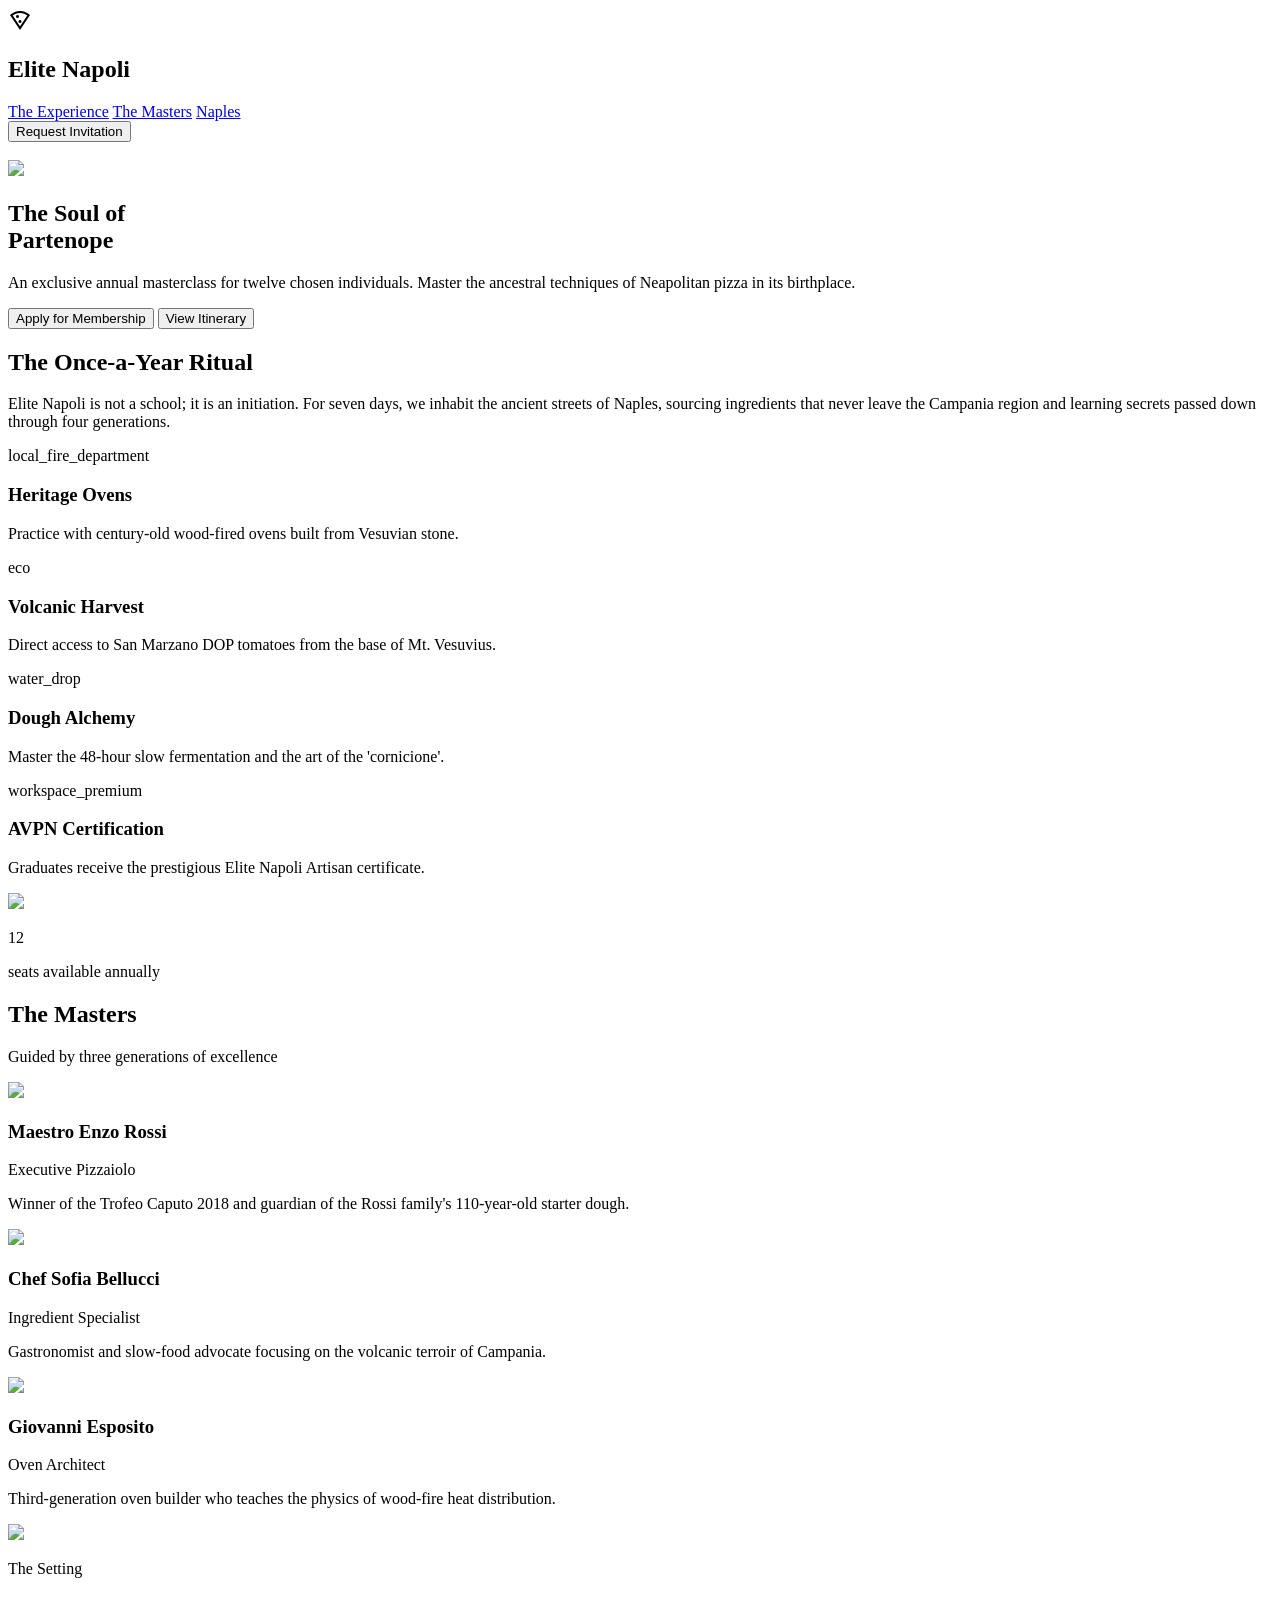
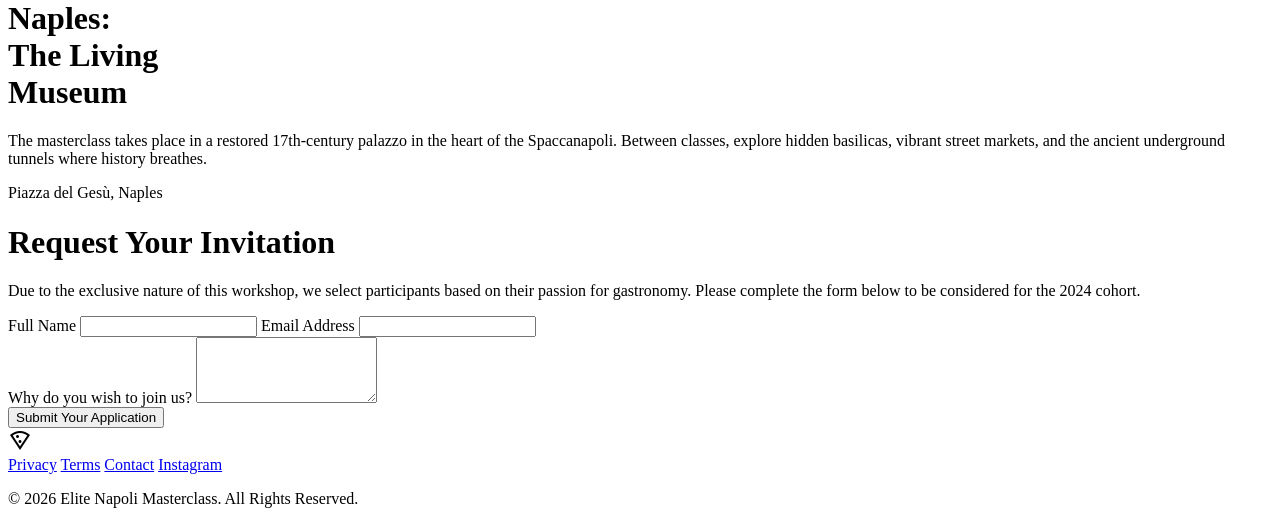
==== index.html @ 8174dcd9 "Fix HTML structure and update content" ====
<!DOCTYPE html>
<html>
<head>
 <title>Elite Napoli Pizza</title>
 <meta charset="UTF-8" />
 <link href="https://fonts.googleapis.com/css2?family=Material+Symbols+Outlined:wght@100..700,0..1&amp;display=swap" rel="stylesheet"/>
 <link href="https://fonts.googleapis.com/css2?family=Material+Symbols+Outlined:wght,FILL@100..700,0..1&amp;display=swap" rel="stylesheet"/>
 <!-- <script src="https://cdn.tailwindcss.com"></script> -->
</head>
<header class="header">
 <div class="logo">
<span class="material-symbols-outlined text-2xl">local_pizza</span>
<h2>Elite Napoli</h2>
</div>
 
<nav class="nav">
<a href="#experience" >The Experience</a> 
<a href="#masters" >The Masters</a> 
<a href="#setting" >Naples</a> 
</nav>


<button class="btn-primary">Request Invitation</button>
</header>
<br>

 <section class="hero">
 <div class="hero-overlay"></div>
  <img src="pizza.jpg" class="hero-img">

<div class="hero-content">  
<h1>The Soul of <br> Partenope</h1>
<p>An exclusive annual masterclass for twelve chosen individuals. Master the ancestral techniques of Neapolitan pizza in its birthplace.</p>
<button>Apply for Membership</button> <button>View Itinerary</button>
</div>
</section>

 
<h2>The Once-a-Year Ritual</h2>

<p>Elite Napoli is not a school; it is an initiation. 
For seven days, we inhabit the ancient streets of Naples, 
sourcing ingredients that never leave the Campania region 
and learning secrets passed down through four generations.</p>
local_fire_department

<h3>Heritage Ovens</h3>
<p>Practice with century-old wood-fired ovens built from Vesuvian stone.</p>
eco

<h3>Volcanic Harvest</h3>
<p>Direct access to San Marzano DOP tomatoes from the base of Mt. Vesuvius.</p>
water_drop

<h3>Dough Alchemy</h3>
<p>Master the 48-hour slow fermentation and the art of the 'cornicione'.</p>
 workspace_premium
 
<h3>AVPN Certification</h3>
<p>Graduates receive the prestigious Elite Napoli Artisan certificate.</p>
 
 <img src="hehh.kdka"/>
 
 <p>12</p> 
 <p>seats available annually</p>

<div id="masters">
<h2>The Masters</h2>
<p>Guided by three generations of excellence</p>
<img src="hehh.kdka"/>

<h3>Maestro Enzo Rossi</h3>
<p>Executive Pizzaiolo</p>
<p>Winner of the Trofeo Caputo 2018 and guardian of the Rossi family's 110-year-old starter dough.</p>
<img src="hehh.kdka"/>

<h3>Chef Sofia Bellucci</h3>
<p>Ingredient Specialist</p>
<p>Gastronomist and slow-food advocate focusing on the volcanic terroir of Campania.</p>
<img src="hehh.kdka"/>

<h3>Giovanni Esposito</h3>
<p>Oven Architect</p>
<p>Third-generation oven builder who teaches the physics of wood-fire heat distribution.</p>
<img src="hehh.kdka"/>
</div>

<div id="setting">
<p>The Setting</p>
<h1>Naples: <br> The Living <br> Museum</h1>
<p>The masterclass takes place in a restored 17th-century palazzo in the heart of the Spaccanapoli. 
Between classes, explore hidden basilicas, vibrant street markets, and the ancient underground tunnels 
where history breathes.</p>
<span>Piazza del Gesù, Naples</span>

</div>

<div id="invite">
<h1>Request Your Invitation</h1>
<p>Due to the exclusive nature of this workshop, we select participants based on their passion for gastronomy. 
Please complete the form below to be considered for the 2024 cohort.</p>

<label>Full Name</label>
<input type="text">

<label>Email Address</label>
<input type="email">
<br>
<label>Why do you wish to join us?</label>
<textarea rows="4"></textarea>
<br>
<button type="submit" >Submit Your Application</button>
</div>

<footer>
<span class="material-symbols-outlined text-2xl">local_pizza</span>
<div>
<a href="#">Privacy</a>
<a href="#">Terms</a>
<a href="#">Contact</a>
<a href="https://www.instagram.com/">Instagram</a>
</div>
<p> © 2026 Elite Napoli Masterclass. All Rights Reserved.</p>
</footer>

<h3></h3>
<p></p>
 
<h3></h3>
<p></p>
 

</html>
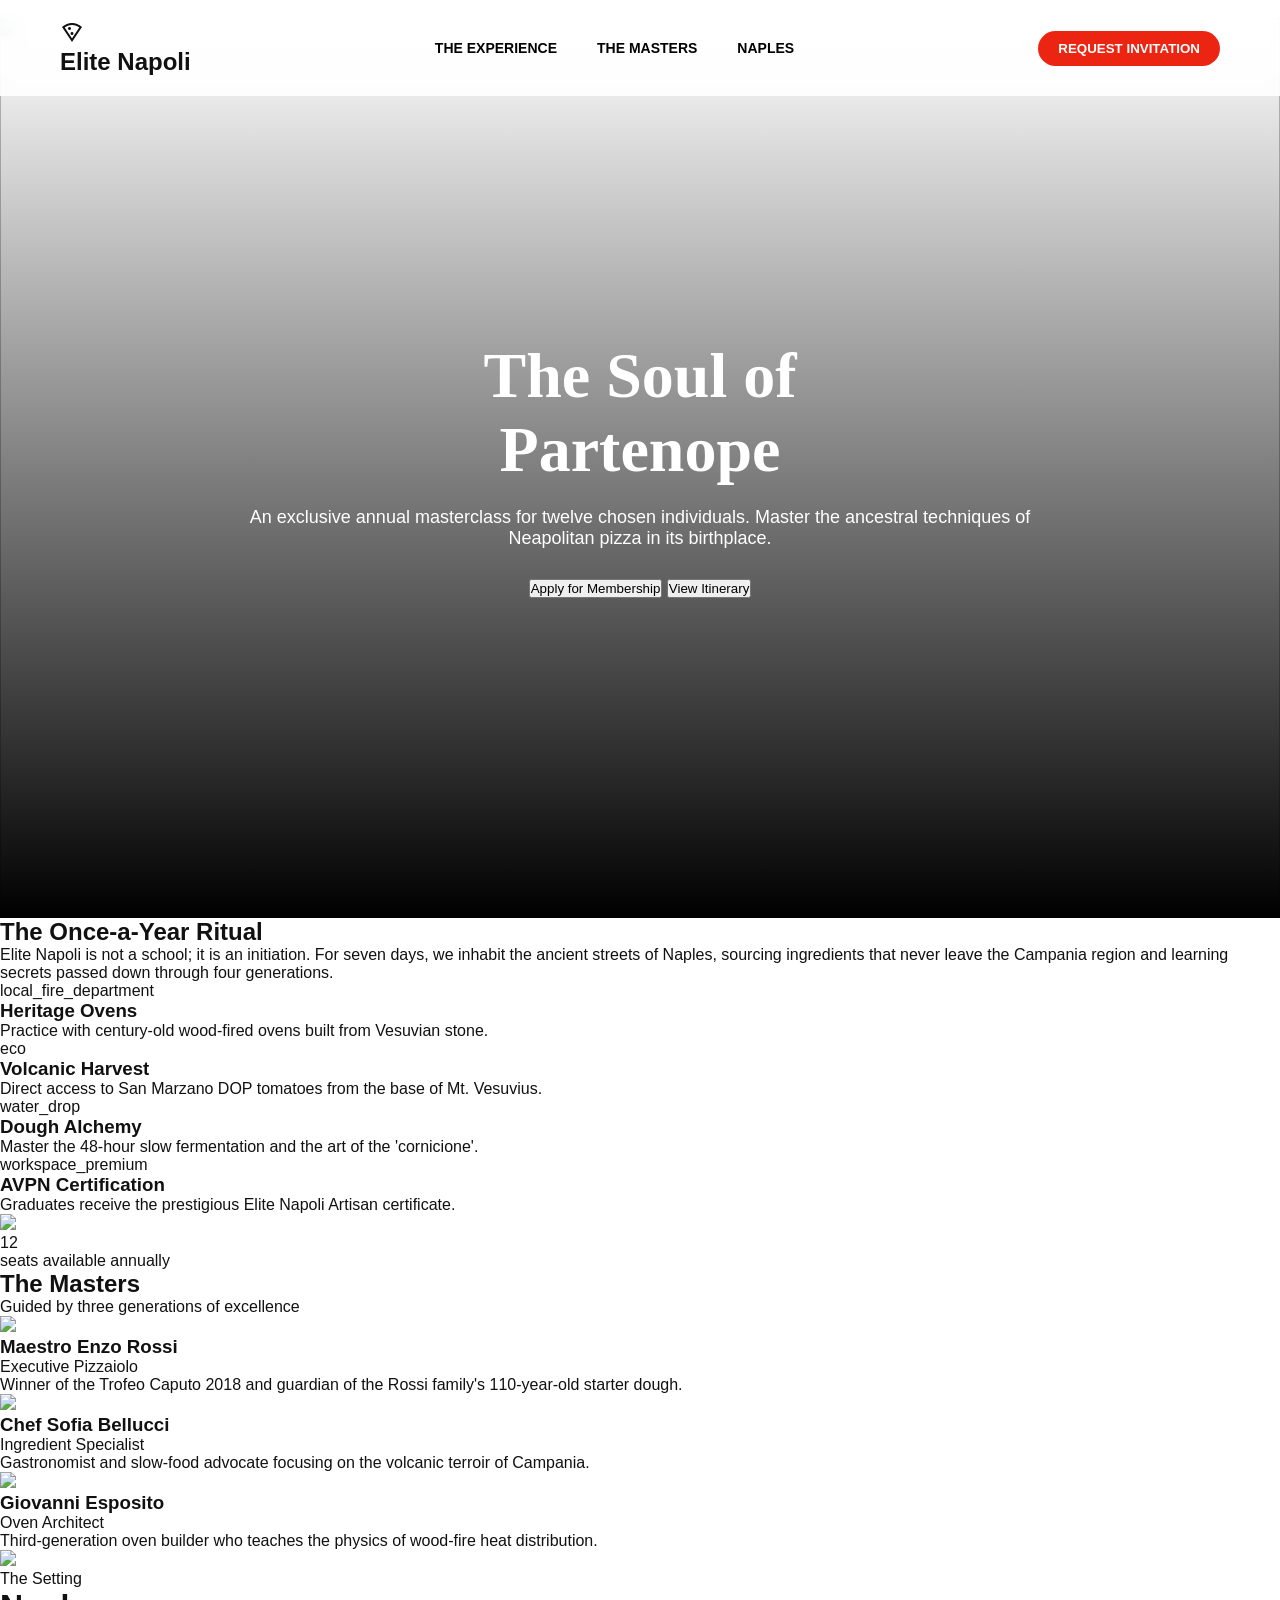
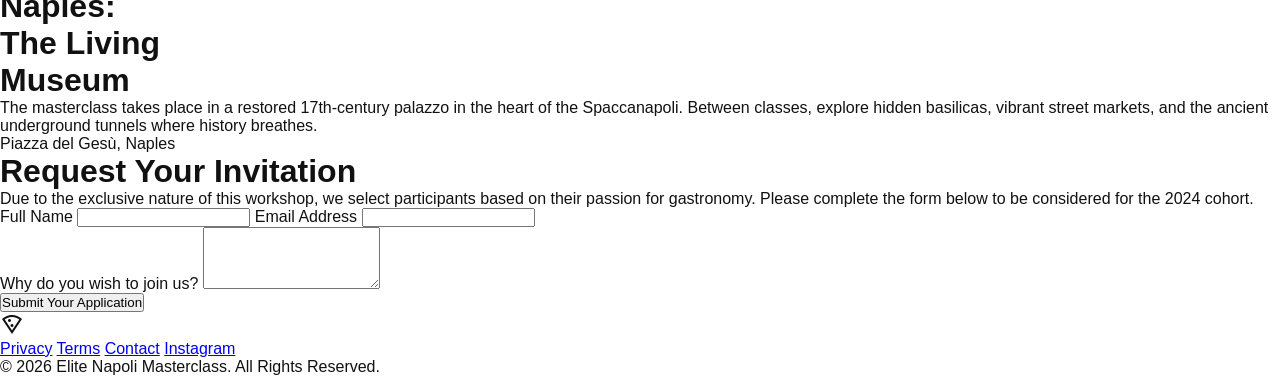
==== commit 926adf1b: "Update index.html with stylesheet and structure improvements Added a stylesheet link and cleaned up " ====
--- a/index.html
+++ b/index.html
@@ -5,6 +5,7 @@
  <meta charset="UTF-8" />
  <link href="https://fonts.googleapis.com/css2?family=Material+Symbols+Outlined:wght@100..700,0..1&amp;display=swap" rel="stylesheet"/>
  <link href="https://fonts.googleapis.com/css2?family=Material+Symbols+Outlined:wght,FILL@100..700,0..1&amp;display=swap" rel="stylesheet"/>
+ <link rel="stylesheet" href="style.css">
  <!-- <script src="https://cdn.tailwindcss.com"></script> -->
 </head>
 <header class="header">
@@ -118,7 +119,7 @@
 <a href="#">Privacy</a>
 <a href="#">Terms</a>
 <a href="#">Contact</a>
-<a href="https://www.instagram.com/">Instagram</a>
+<a href="https://www.instagram.com/" target=_blank>Instagram</a>
 </div>
 <p> © 2026 Elite Napoli Masterclass. All Rights Reserved.</p>
 </footer>
@@ -132,3 +133,4 @@
 
 </html>
 
+
--- a/style.css
+++ b/style.css
@@ -0,0 +1,87 @@
+* {
+  margin: 0;
+  padding: 0;
+  box-sizing: border-box;
+}
+
+body {
+  font-family: 'Plus Jakarta Sans', sans-serif;
+  color: #111;
+}
+
+.header {
+  position: fixed;
+  width: 100%;
+  top: 0;
+  display: flex;
+  justify-content: space-between;
+  align-items: center;
+  padding: 20px 60px;
+  background: rgba(255,255,255,0.9);
+  backdrop-filter: blur(10px);
+}
+
+.nav {
+  display: flex;
+  gap: 40px;
+}
+
+.nav a {
+  text-decoration: none;
+  color: black;
+  font-weight: 600;
+  text-transform: uppercase;
+  font-size: 14px;
+}
+
+.btn-primary {
+  background: #ec2513;
+  color: white;
+  border: none;
+  padding: 10px 20px;
+  border-radius: 50px;
+  cursor: pointer;
+  font-weight: 600;
+  text-transform: uppercase;
+}
+
+.hero {
+  position: relative;
+  height: 100vh;
+  display: flex;
+  align-items: center;
+  justify-content: center;
+  text-align: center;
+}
+
+.hero-img {
+  position: absolute;
+  width: 100%;
+  height: 100%;
+  object-fit: cover;
+  z-index: -2;
+}
+
+.hero-overlay {
+  position: absolute;
+  width: 100%;
+  height: 100%;
+  background: linear-gradient(to top, #000, transparent);
+  z-index: -1;
+}
+
+.hero-content {
+  color: white;
+  max-width: 800px;
+}
+
+.hero h1 {
+  font-family: 'Playfair Display', serif;
+  font-size: 64px;
+  margin-bottom: 20px;
+}
+
+.hero p {
+  margin-bottom: 30px;
+  font-size: 18px;
+}
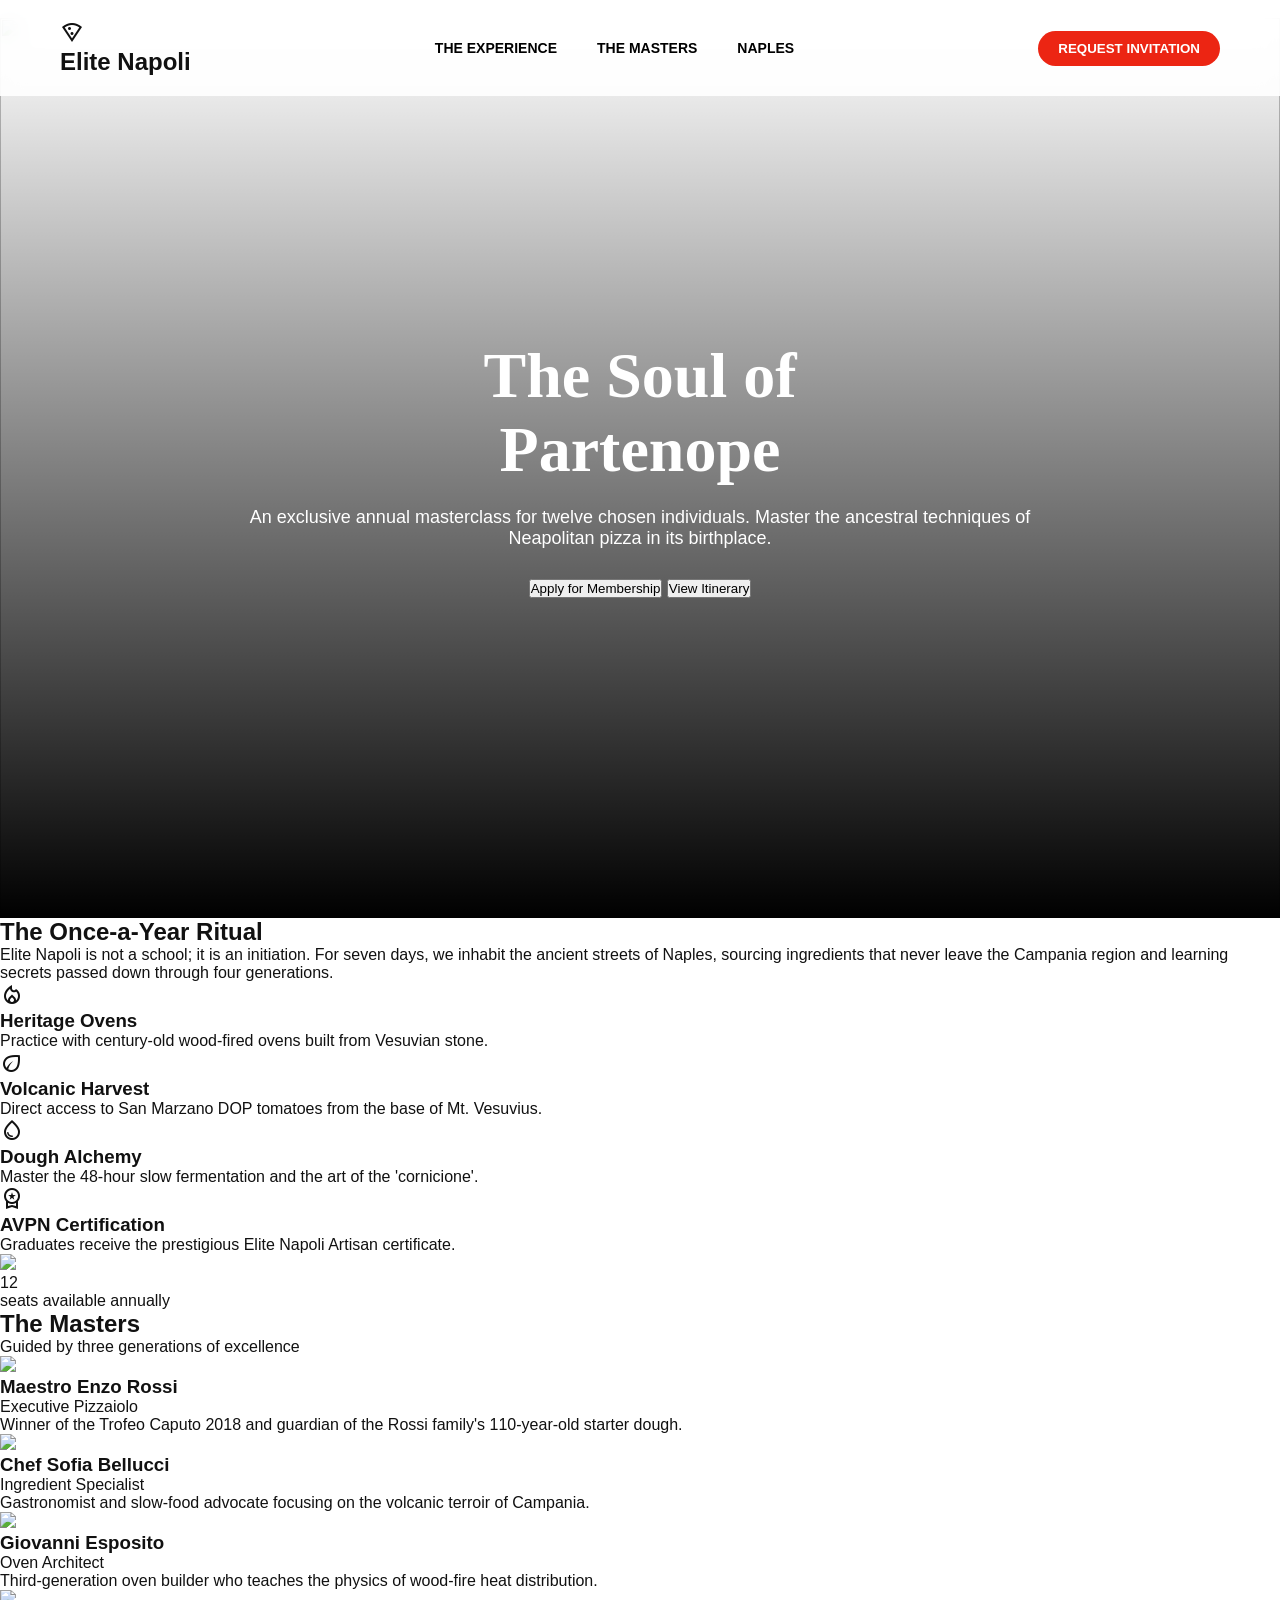
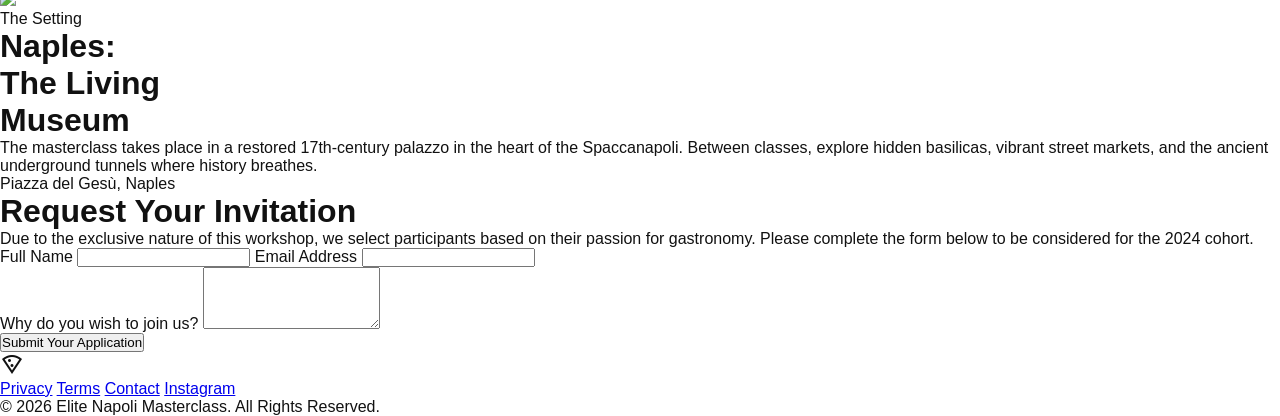
==== commit 7d2d82ca: "Added relevant links and logos" ====
--- a/index.html
+++ b/index.html
@@ -43,24 +43,25 @@
 For seven days, we inhabit the ancient streets of Naples, 
 sourcing ingredients that never leave the Campania region 
 and learning secrets passed down through four generations.</p>
-local_fire_department
+<span class="material-symbols-outlined text-primary mb-4 text-3xl">local_fire_department</span>
 
 <h3>Heritage Ovens</h3>
 <p>Practice with century-old wood-fired ovens built from Vesuvian stone.</p>
-eco
+<span class="material-symbols-outlined text-primary mb-4 text-3xl">eco</span>
 
 <h3>Volcanic Harvest</h3>
 <p>Direct access to San Marzano DOP tomatoes from the base of Mt. Vesuvius.</p>
-water_drop
+<span class="material-symbols-outlined text-primary mb-4 text-3xl">water_drop</span>
 
 <h3>Dough Alchemy</h3>
 <p>Master the 48-hour slow fermentation and the art of the 'cornicione'.</p>
- workspace_premium
+<span class="material-symbols-outlined text-primary mb-4 text-3xl">workspace_premium</span>
  
 <h3>AVPN Certification</h3>
 <p>Graduates receive the prestigious Elite Napoli Artisan certificate.</p>
  
- <img src="hehh.kdka"/>
+<img class="w-full h-full object-cover" data-alt="Close up of artisanal hands stretching pizza dough" src="https://lh3.googleusercontent.com/aida-public/[base64]"/>
+
  
  <p>12</p> 
  <p>seats available annually</p>
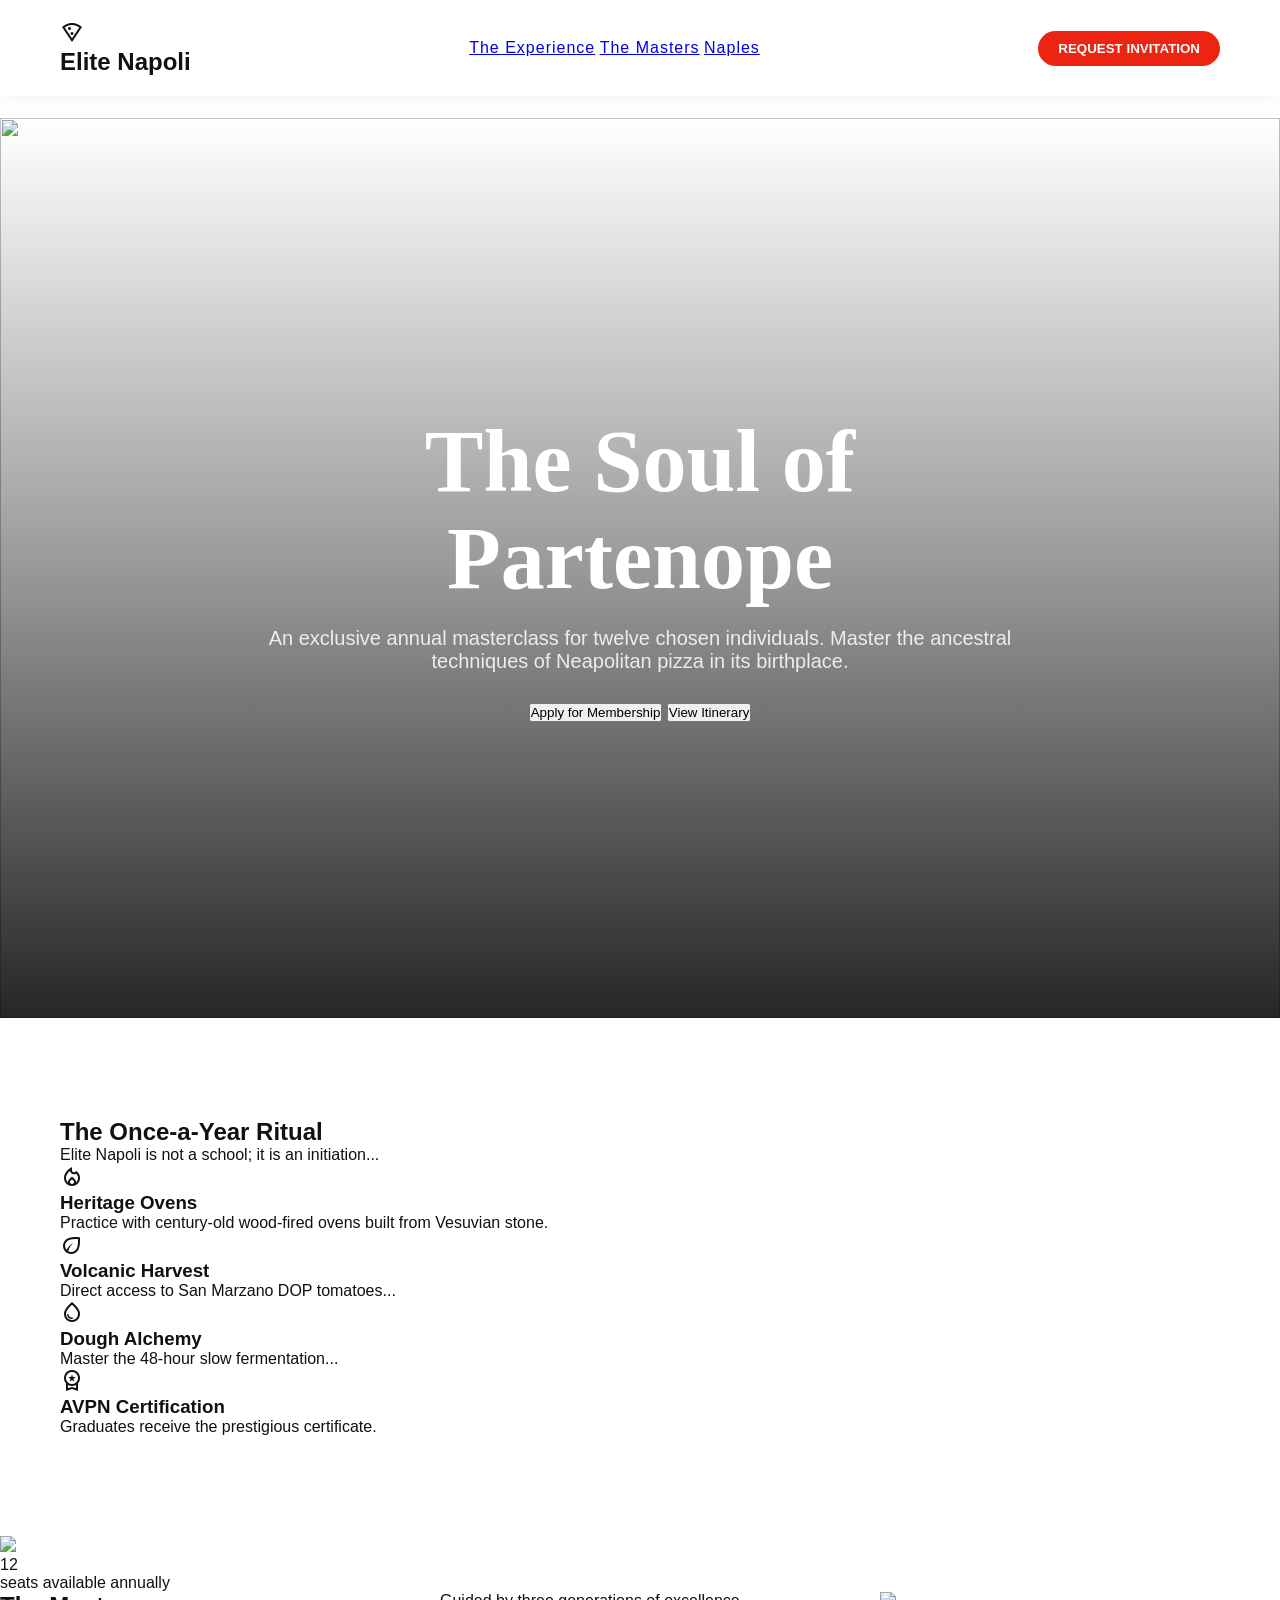
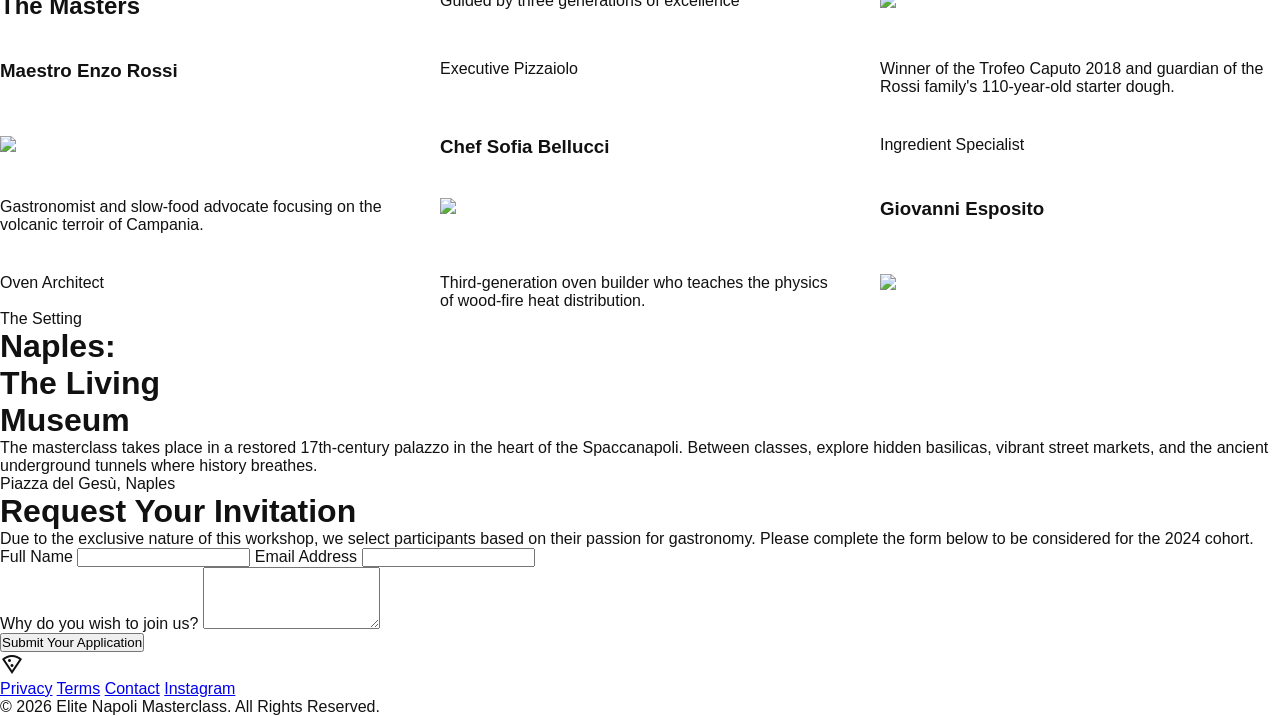
==== commit d59460e1: "Fixed section for 'Once-a-Year Ritual'" ====
--- a/index.html
+++ b/index.html
@@ -8,6 +8,7 @@
  <link rel="stylesheet" href="style.css">
  <!-- <script src="https://cdn.tailwindcss.com"></script> -->
 </head>
+<body>
 <header class="header">
  <div class="logo">
 <span class="material-symbols-outlined text-2xl">local_pizza</span>
@@ -37,29 +38,42 @@
 </section>
 
  
-<h2>The Once-a-Year Ritual</h2>
+<section id="experience">
+  <div class="container">
+    <h2>The Once-a-Year Ritual</h2>
+    <p class="section-intro">
+      Elite Napoli is not a school; it is an initiation...
+    </p>
 
-<p>Elite Napoli is not a school; it is an initiation. 
-For seven days, we inhabit the ancient streets of Naples, 
-sourcing ingredients that never leave the Campania region 
-and learning secrets passed down through four generations.</p>
-<span class="material-symbols-outlined text-primary mb-4 text-3xl">local_fire_department</span>
+    <div class="features">
+      <div class="feature">
+        <span class="material-symbols-outlined">local_fire_department</span>
+        <h3>Heritage Ovens</h3>
+        <p>Practice with century-old wood-fired ovens built from Vesuvian stone.</p>
+      </div>
 
-<h3>Heritage Ovens</h3>
-<p>Practice with century-old wood-fired ovens built from Vesuvian stone.</p>
-<span class="material-symbols-outlined text-primary mb-4 text-3xl">eco</span>
+      <div class="feature">
+        <span class="material-symbols-outlined">eco</span>
+        <h3>Volcanic Harvest</h3>
+        <p>Direct access to San Marzano DOP tomatoes...</p>
+      </div>
 
-<h3>Volcanic Harvest</h3>
-<p>Direct access to San Marzano DOP tomatoes from the base of Mt. Vesuvius.</p>
-<span class="material-symbols-outlined text-primary mb-4 text-3xl">water_drop</span>
+      <div class="feature">
+        <span class="material-symbols-outlined">water_drop</span>
+        <h3>Dough Alchemy</h3>
+        <p>Master the 48-hour slow fermentation...</p>
+      </div>
 
-<h3>Dough Alchemy</h3>
-<p>Master the 48-hour slow fermentation and the art of the 'cornicione'.</p>
-<span class="material-symbols-outlined text-primary mb-4 text-3xl">workspace_premium</span>
- 
-<h3>AVPN Certification</h3>
-<p>Graduates receive the prestigious Elite Napoli Artisan certificate.</p>
- 
+      <div class="feature">
+        <span class="material-symbols-outlined">workspace_premium</span>
+        <h3>AVPN Certification</h3>
+        <p>Graduates receive the prestigious certificate.</p>
+      </div>
+    </div>
+  </div>
+</section>
+
+
 <img class="w-full h-full object-cover" data-alt="Close up of artisanal hands stretching pizza dough" src="https://lh3.googleusercontent.com/aida-public/[base64]"/>
 
  
@@ -131,7 +145,7 @@
 <h3></h3>
 <p></p>
  
-
+</body>
 </html>
 
 
--- a/style.css
+++ b/style.css
@@ -5,6 +5,7 @@
 }
 
 body {
+  padding-top: 100px;
   font-family: 'Plus Jakarta Sans', sans-serif;
   color: #111;
 }
@@ -19,19 +20,16 @@
   padding: 20px 60px;
   background: rgba(255,255,255,0.9);
   backdrop-filter: blur(10px);
-}
-
-.nav {
-  display: flex;
-  gap: 40px;
+  box-shadow: 0 2px 20px rgba(0,0,0,0.05);
 }
 
 .nav a {
-  text-decoration: none;
-  color: black;
-  font-weight: 600;
-  text-transform: uppercase;
-  font-size: 14px;
+  letter-spacing: 1px;
+  transition: color 0.3s ease;
+}
+
+.nav a:hover {
+  color: #ec2513;
 }
 
 .btn-primary {
@@ -46,7 +44,6 @@
 }
 
 .hero {
-  position: relative;
   height: 100vh;
   display: flex;
   align-items: center;
@@ -66,7 +63,7 @@
   position: absolute;
   width: 100%;
   height: 100%;
-  background: linear-gradient(to top, #000, transparent);
+  background: linear-gradient( to top, rgba(0,0,0,0.85), rgba(0,0,0,0.4), transparent );
   z-index: -1;
 }
 
@@ -77,11 +74,38 @@
 
 .hero h1 {
   font-family: 'Playfair Display', serif;
-  font-size: 64px;
+  font-size: 88px;
+  line-height: 1.1;
   margin-bottom: 20px;
 }
 
 .hero p {
   margin-bottom: 30px;
-  font-size: 18px;
+  font-size: 20px;
+  opacity: 0.85;
 }
+
+#masters{
+display: grid;
+grid-template-columns: repeat(3, 1fr);
+gap: 40px;
+}
+
+section {
+  padding: 100px 60px;
+}
+
+.container {
+  max-width: 1200px;
+  margin: 0 auto;
+}
+
+.btn-primary {
+  transition: all 0.3s ease;
+}
+
+.btn-primary:hover {
+  background: #c61d0f;
+  transform: translateY(-2px);
+  box-shadow: 0 10px 25px rgba(236, 37, 19, 0.3);
+}
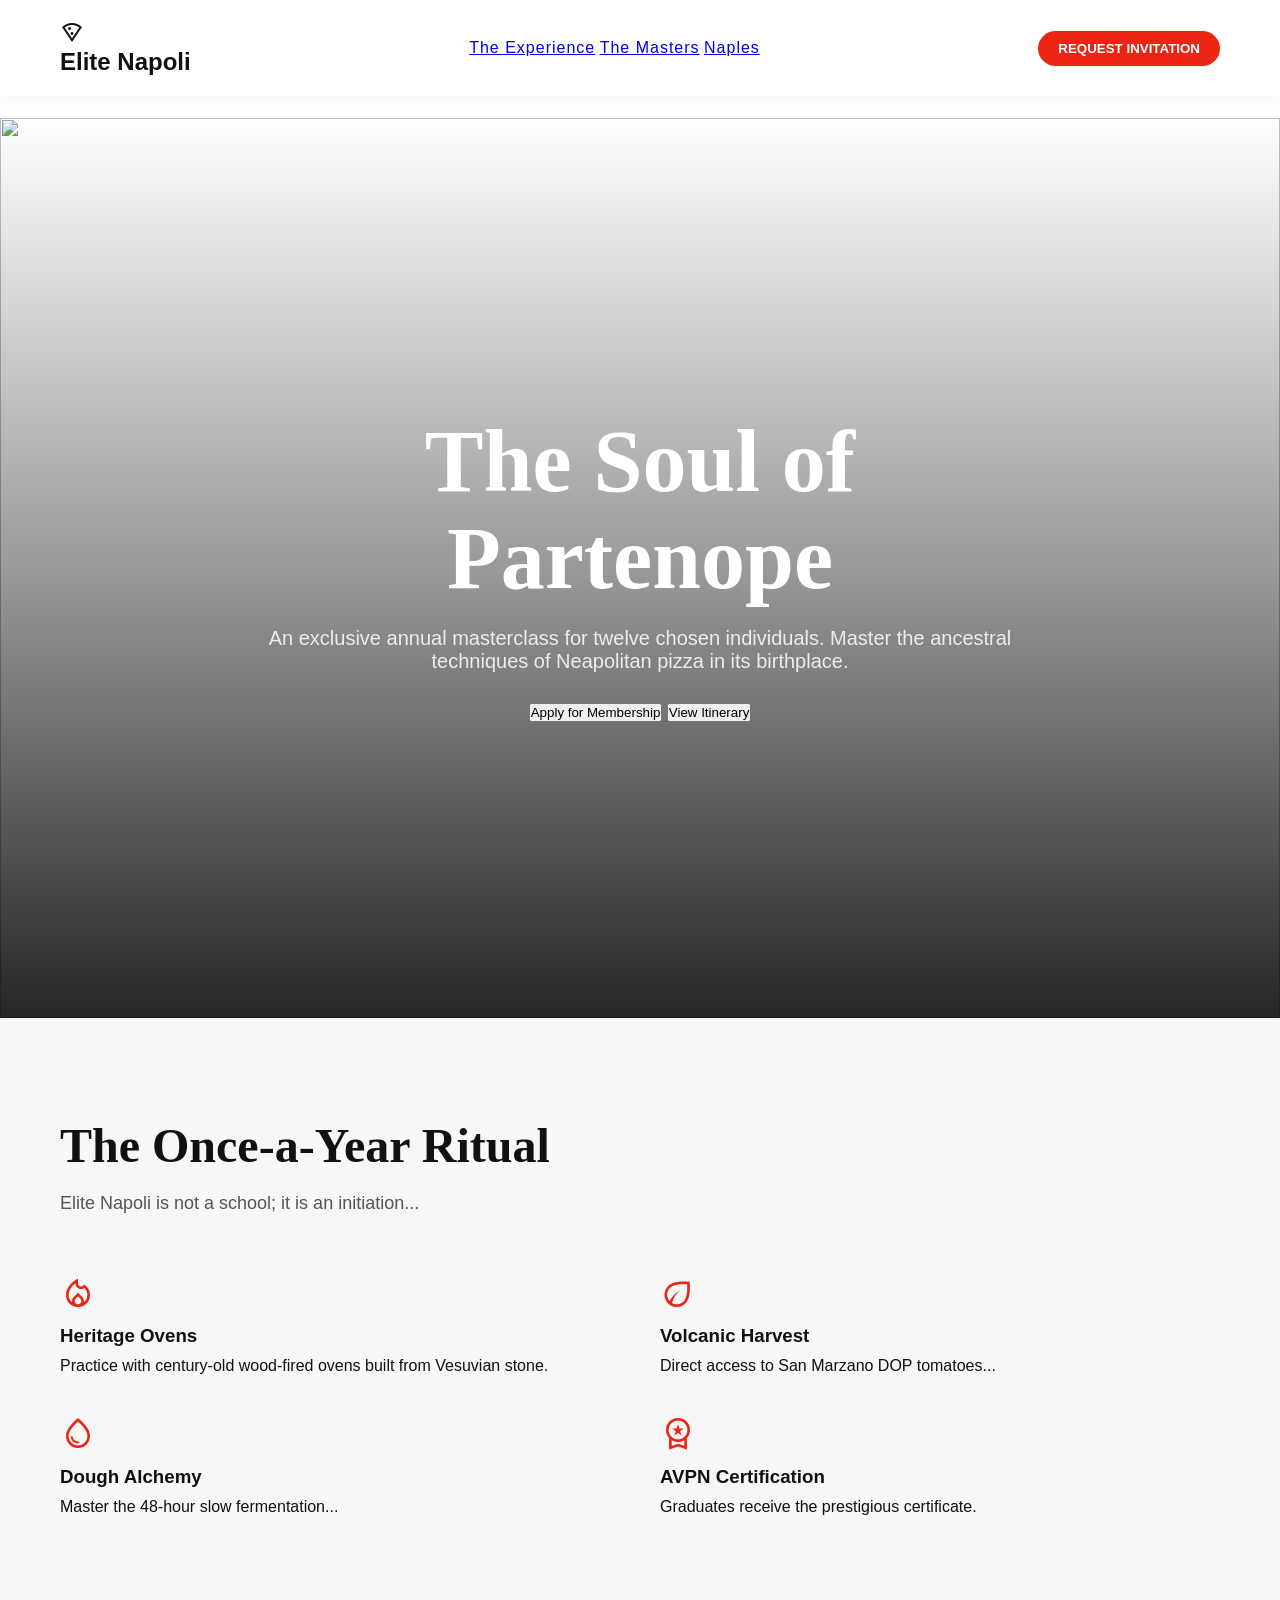
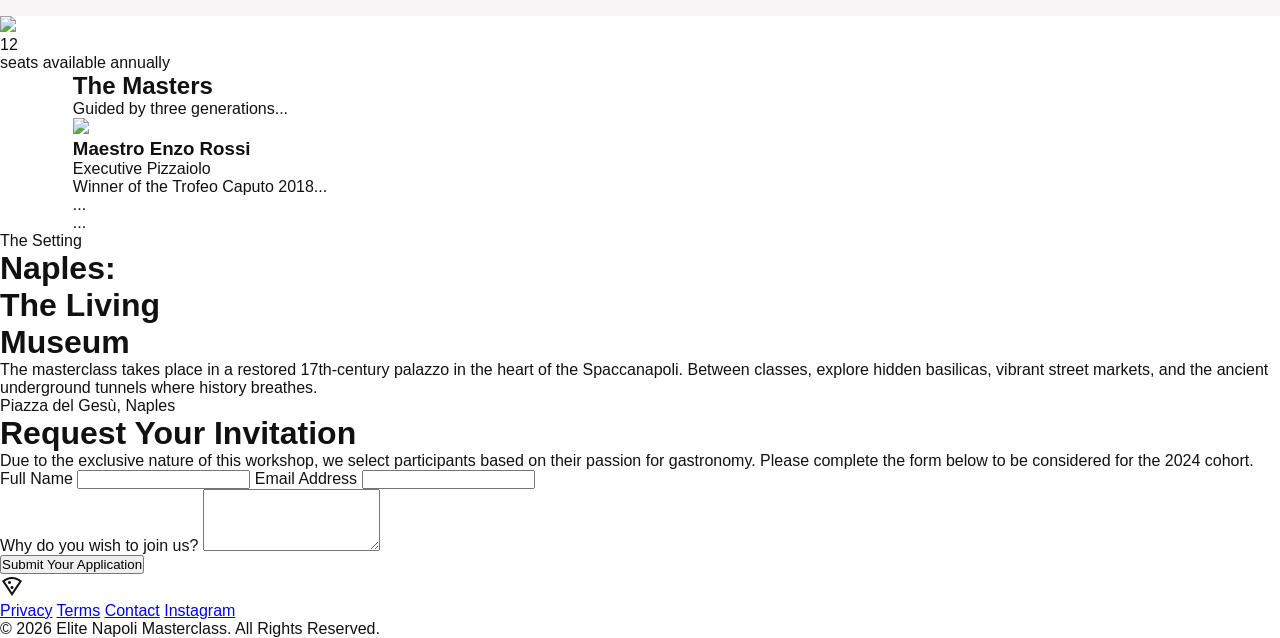
==== commit acbfaa9e: "Fixed layouts" ====
--- a/index.html
+++ b/index.html
@@ -81,24 +81,31 @@
  <p>seats available annually</p>
 
 <div id="masters">
-<h2>The Masters</h2>
-<p>Guided by three generations of excellence</p>
-<img src="hehh.kdka"/>
+  <div class="container">
 
-<h3>Maestro Enzo Rossi</h3>
-<p>Executive Pizzaiolo</p>
-<p>Winner of the Trofeo Caputo 2018 and guardian of the Rossi family's 110-year-old starter dough.</p>
-<img src="hehh.kdka"/>
+    <div class="masters-header">
+      <h2>The Masters</h2>
+      <p>Guided by three generations...</p>
+    </div>
 
-<h3>Chef Sofia Bellucci</h3>
-<p>Ingredient Specialist</p>
-<p>Gastronomist and slow-food advocate focusing on the volcanic terroir of Campania.</p>
-<img src="hehh.kdka"/>
+    <div class="masters-grid">
+      <div class="master-card">
+        <img src="...">
+        <h3>Maestro Enzo Rossi</h3>
+        <p>Executive Pizzaiolo</p>
+        <p>Winner of the Trofeo Caputo 2018...</p>
+      </div>
 
-<h3>Giovanni Esposito</h3>
-<p>Oven Architect</p>
-<p>Third-generation oven builder who teaches the physics of wood-fire heat distribution.</p>
-<img src="hehh.kdka"/>
+      <div class="master-card">
+        ...
+      </div>
+
+      <div class="master-card">
+        ...
+      </div>
+    </div>
+
+  </div>
 </div>
 
 <div id="setting">
--- a/style.css
+++ b/style.css
@@ -108,4 +108,38 @@
   background: #c61d0f;
   transform: translateY(-2px);
   box-shadow: 0 10px 25px rgba(236, 37, 19, 0.3);
-}+}
+
+#experience {
+  background: #f8f6f6;
+}
+
+#experience h2 {
+  font-family: 'Playfair Display', serif;
+  font-size: 48px;
+  margin-bottom: 20px;
+}
+
+.section-intro {
+  max-width: 700px;
+  margin-bottom: 60px;
+  font-size: 18px;
+  opacity: 0.7;
+}
+
+.features {
+  display: grid;
+  grid-template-columns: repeat(2, 1fr);
+  gap: 40px;
+}
+
+.feature span {
+  color: #ec2513;
+  font-size: 36px;
+  margin-bottom: 15px;
+  display: inline-block;
+}
+
+.feature h3 {
+  margin-bottom: 10px;
+}
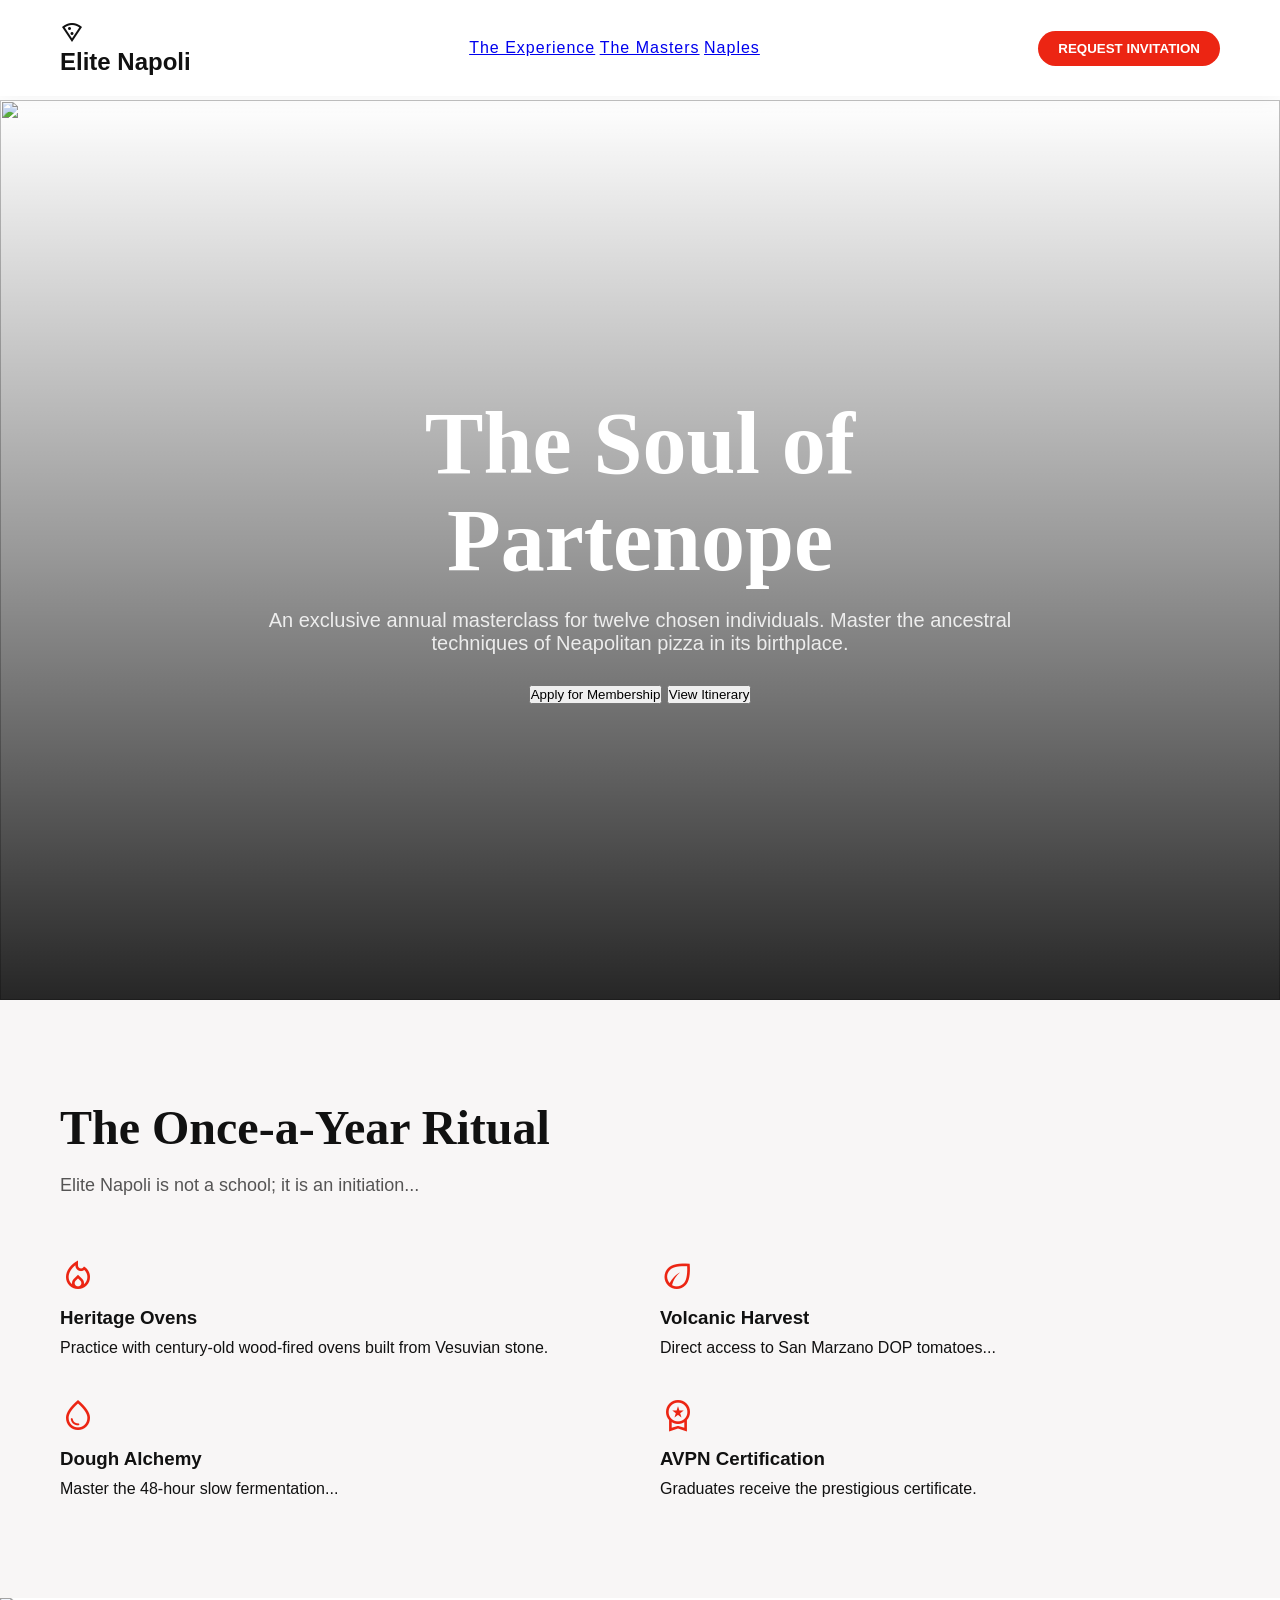
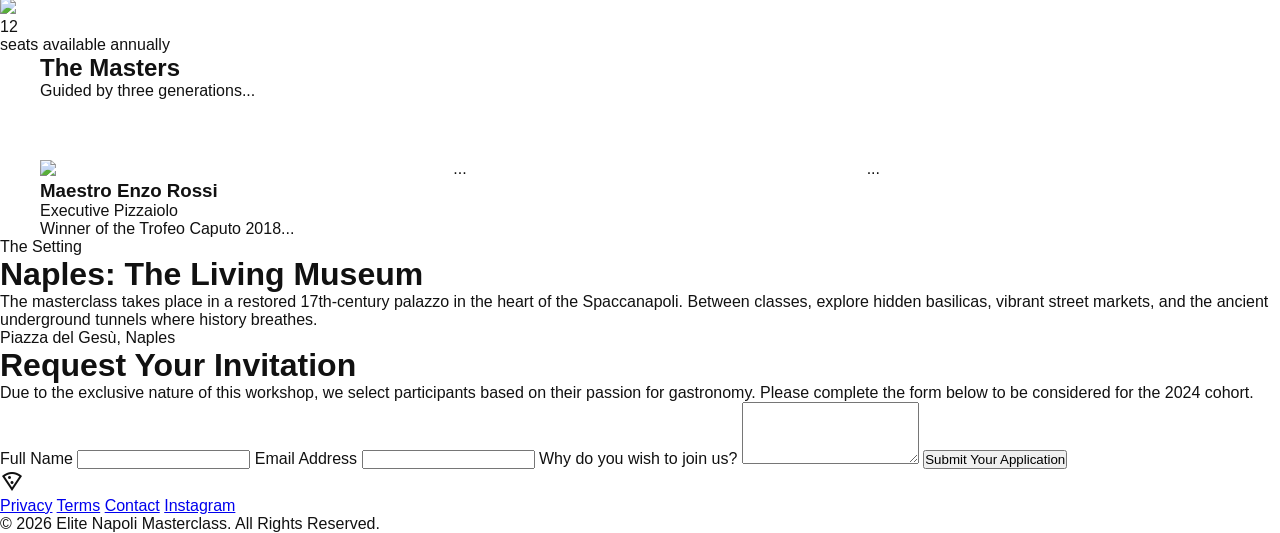
==== commit 208acb28: "Fixed layouts" ====
--- a/index.html
+++ b/index.html
@@ -24,14 +24,13 @@
 
 <button class="btn-primary">Request Invitation</button>
 </header>
-<br>
 
  <section class="hero">
  <div class="hero-overlay"></div>
   <img src="pizza.jpg" class="hero-img">
 
 <div class="hero-content">  
-<h1>The Soul of <br> Partenope</h1>
+<h1>The Soul of Partenope</h1>
 <p>An exclusive annual masterclass for twelve chosen individuals. Master the ancestral techniques of Neapolitan pizza in its birthplace.</p>
 <button>Apply for Membership</button> <button>View Itinerary</button>
 </div>
@@ -110,7 +109,7 @@
 
 <div id="setting">
 <p>The Setting</p>
-<h1>Naples: <br> The Living <br> Museum</h1>
+<h1>Naples: The Living Museum</h1>
 <p>The masterclass takes place in a restored 17th-century palazzo in the heart of the Spaccanapoli. 
 Between classes, explore hidden basilicas, vibrant street markets, and the ancient underground tunnels 
 where history breathes.</p>
@@ -128,10 +127,8 @@
 
 <label>Email Address</label>
 <input type="email">
-<br>
 <label>Why do you wish to join us?</label>
 <textarea rows="4"></textarea>
-<br>
 <button type="submit" >Submit Your Application</button>
 </div>
 
--- a/style.css
+++ b/style.css
@@ -44,6 +44,7 @@
 }
 
 .hero {
+  position: relative;
   height: 100vh;
   display: flex;
   align-items: center;
@@ -85,11 +86,6 @@
   opacity: 0.85;
 }
 
-#masters{
-display: grid;
-grid-template-columns: repeat(3, 1fr);
-gap: 40px;
-}
 
 section {
   padding: 100px 60px;
@@ -143,3 +139,9 @@
 .feature h3 {
   margin-bottom: 10px;
 }
+.masters-grid {
+  display: grid;
+  grid-template-columns: repeat(3, 1fr);
+  gap: 40px;
+  margin-top: 60px;
+}
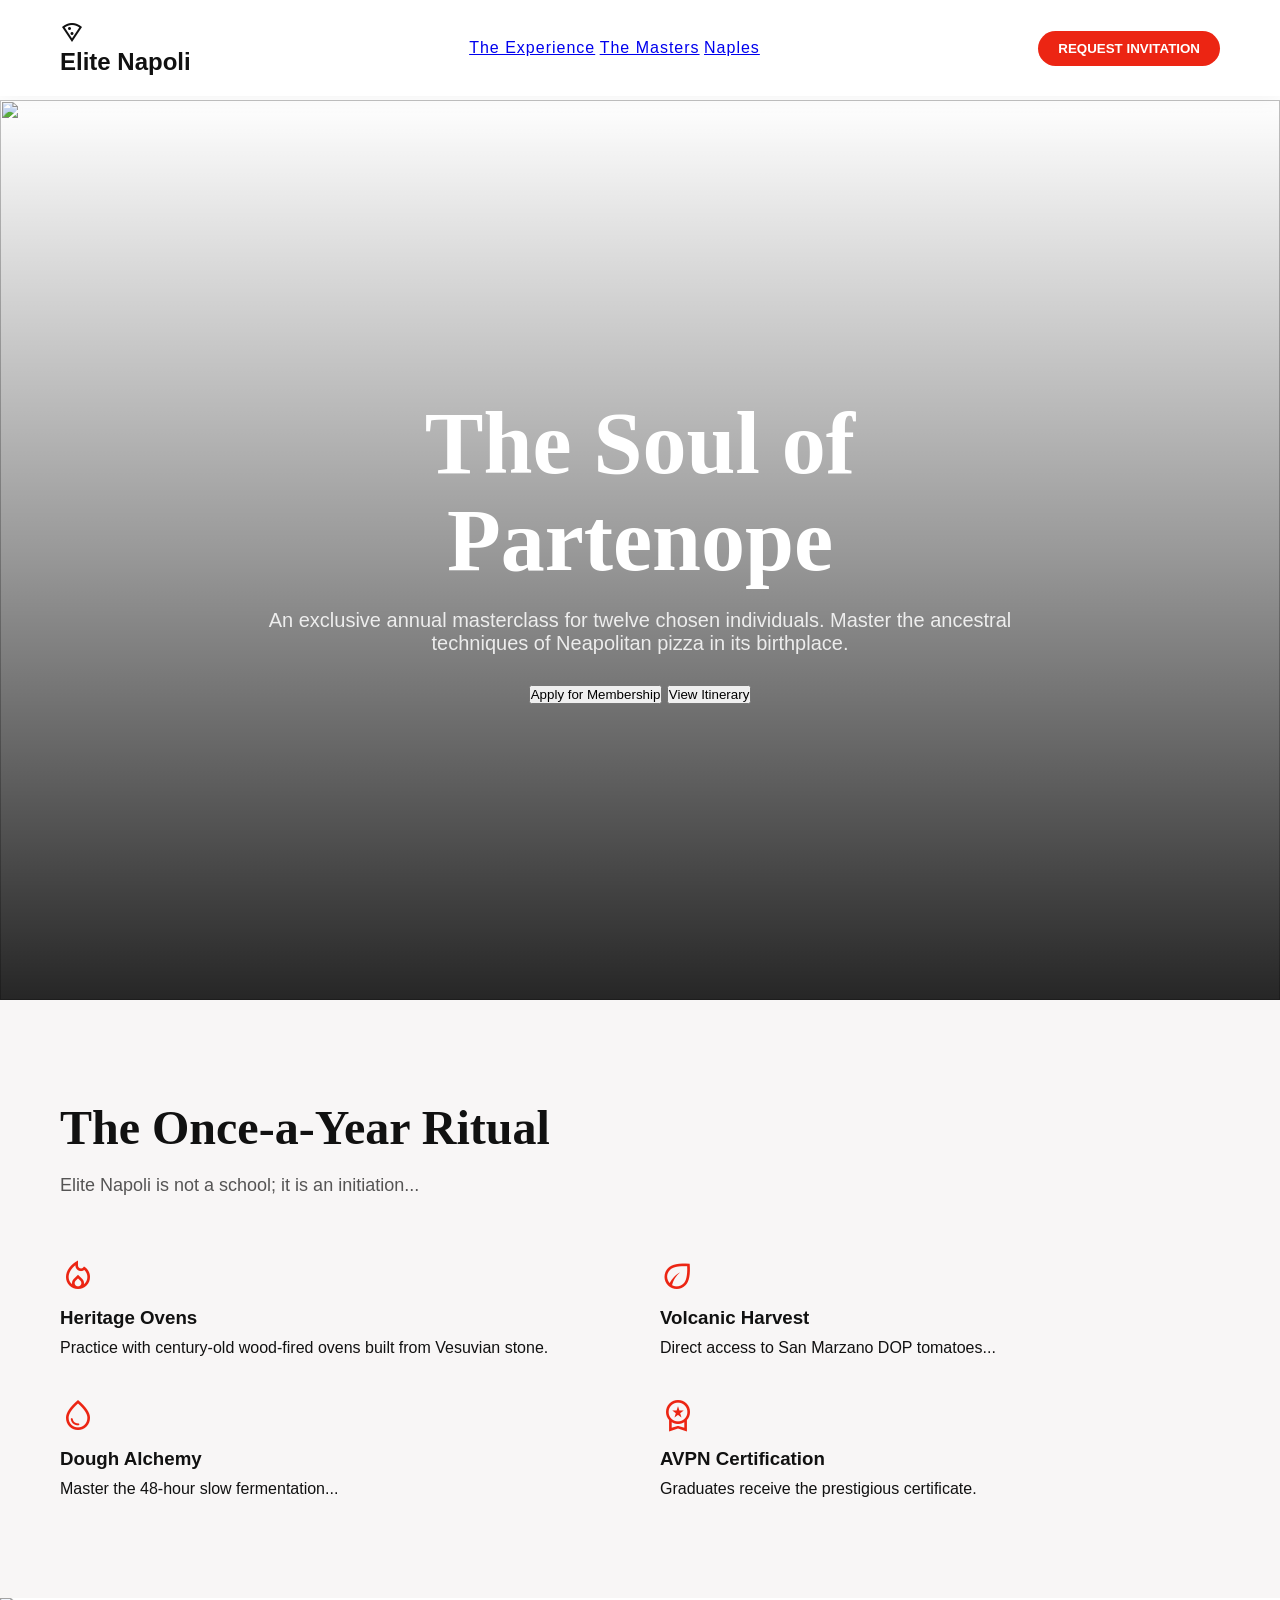
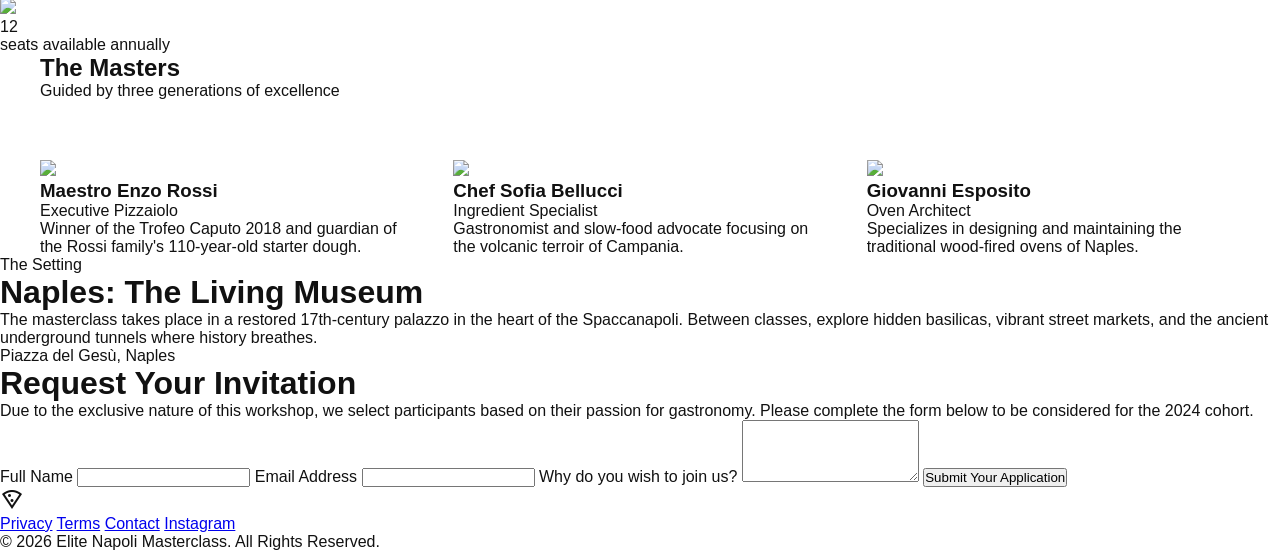
==== commit dd44e667: "added content" ====
--- a/index.html
+++ b/index.html
@@ -84,7 +84,7 @@
 
     <div class="masters-header">
       <h2>The Masters</h2>
-      <p>Guided by three generations...</p>
+      <p>Guided by three generations of excellence</p>
     </div>
 
     <div class="masters-grid">
@@ -92,15 +92,27 @@
         <img src="...">
         <h3>Maestro Enzo Rossi</h3>
         <p>Executive Pizzaiolo</p>
-        <p>Winner of the Trofeo Caputo 2018...</p>
+        <p>Winner of the Trofeo Caputo 2018 
+          and guardian of the Rossi family's 
+          110-year-old starter dough.</p>
       </div>
 
       <div class="master-card">
-        ...
+        <img src="...">
+        <h3>Chef Sofia Bellucci</h3>
+        <p>Ingredient Specialist</p>
+        <p>Gastronomist and slow-food 
+          advocate focusing on the 
+          volcanic terroir of Campania.</p>
       </div>
 
       <div class="master-card">
-        ...
+        <img src="...">
+        <h3>Giovanni Esposito</h3>
+        <p>Oven Architect</p>
+        <p>Specializes in designing 
+          and maintaining the traditional 
+          wood-fired ovens of Naples.</p>
       </div>
     </div>
 
